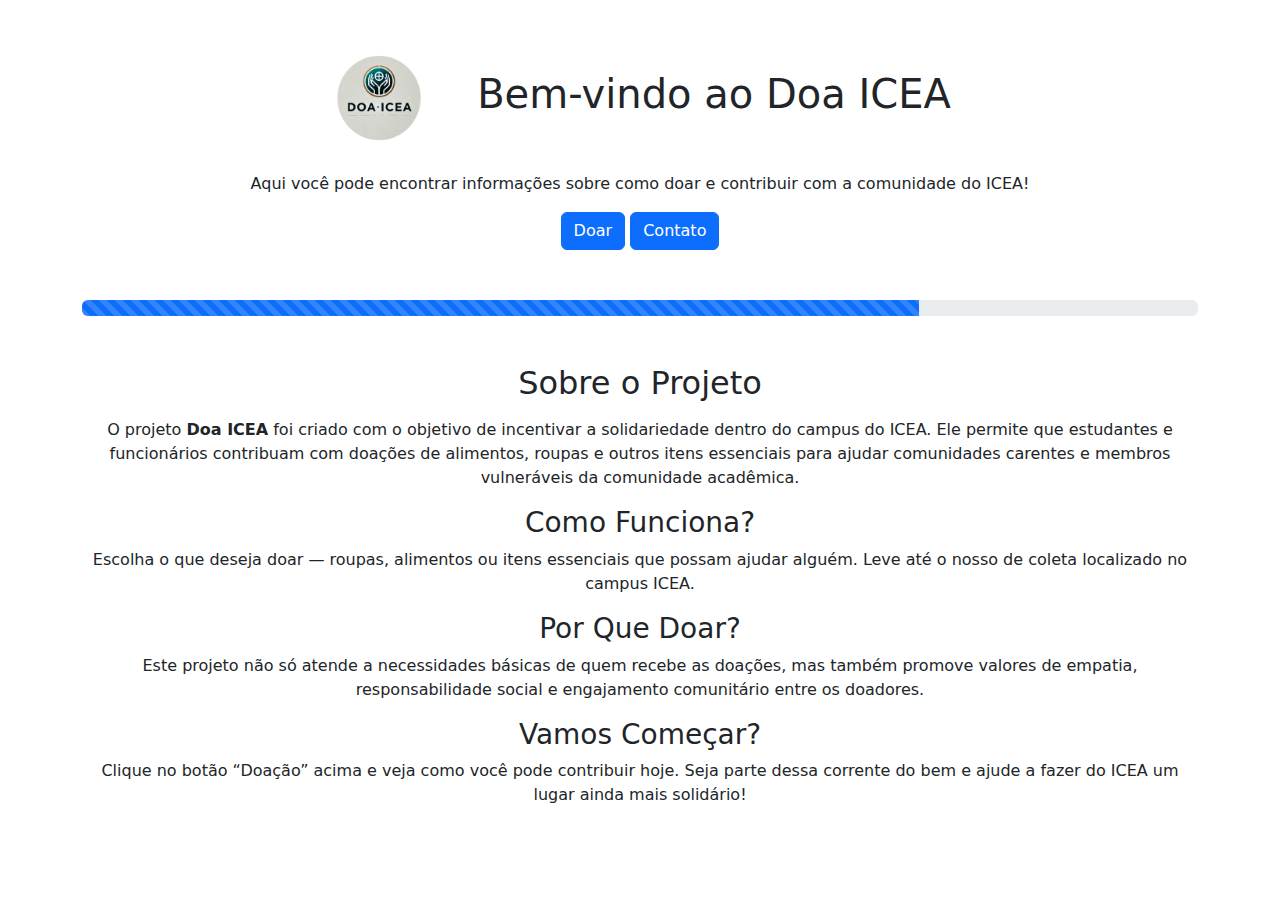
==== frontend/index.html @ 98e5b35c "index e doacao html" ====
<!DOCTYPE html>
<html lang="pt-br">
<head>
    <meta charset="UTF-8">
    <meta name="viewport" content="width=device-width, initial-scale=1.0">
    <title>Doa ICEA</title>
    <!-- Link para o CSS na pasta "css" -->
    <link rel="stylesheet" href="css/style.css">
    <!-- Bootstrap CSS -->
    <link href="https://cdn.jsdelivr.net/npm/bootstrap@5.3.0/dist/css/bootstrap.min.css" rel="stylesheet">

     <!-- Cabeçalho  -->
     <div class="container d-flex align-items-center justify-content-center mt-5">
        <img src="/frontend/img/doa_icea.png" alt="Doa ICEA" width="100" height="100" class="me-5">
        <h1>Bem-vindo ao Doa ICEA</h1>
    </div>
</head>
<body>
   <!-- Conteúdo Principal -->
    <main class="container text-center mt-4">
        <p>Aqui você pode encontrar informações sobre como doar e contribuir com a comunidade do ICEA!</p>
        <!-- Botão Doar -->
        <button type="button" class="btn btn-primary"onclick="window.location.href='doacao.html'">Doar</button>
        <button type="button" class="btn btn-primary">Contato</button>


        <!--barra de Progresso -->
        <div class="progress barra-doacoesFeitas">
            <div class="progress-bar progress-bar-striped progress-bar-animated" role="progressbar" aria-valuenow="75" aria-valuemin="0" aria-valuemax="100" style="width: 75%"></div>
        </div>

        <!-- Nova Seção de Informações -->
        <section class="mt-5">
            <h2>Sobre o Projeto</h2>
            <p class="mt-3">
                O projeto <strong>Doa ICEA</strong> foi criado com o objetivo de incentivar a solidariedade dentro do campus do ICEA. 
                Ele permite que estudantes e funcionários contribuam com doações de alimentos, roupas e outros itens essenciais para 
                ajudar comunidades carentes e membros vulneráveis da comunidade acadêmica.
            </p>
            <p>
                <h3>Como Funciona? </h3> 
                Escolha o que deseja doar — roupas, alimentos ou itens essenciais que possam ajudar alguém.
                Leve até o nosso de coleta localizado no campus ICEA.
            </p>
            <p>
                <h3>Por Que Doar?</h3>
                Este projeto não só atende a necessidades básicas de quem recebe as doações, mas também promove valores de empatia, 
                responsabilidade social e engajamento comunitário entre os doadores.
            </p>
            <p></p>
                <h3>Vamos Começar?</h3>
                Clique no botão “Doação” acima e veja como você pode contribuir hoje. Seja parte dessa corrente do bem e 
                ajude a fazer do ICEA um lugar ainda mais solidário!
            </p>
        </section>

    </main>


    <!-- Link para o JavaScript na pasta "js" -->
    <script src="js/script.js"></script>
    <!-- Bootstrap JS Bundle (opcional) -->
    <script src="https://cdn.jsdelivr.net/npm/bootstrap@5.3.0/dist/js/bootstrap.bundle.min.js"></script>
</body>
</html>
---- frontend/css/style.css ----
/*-----------------------------index.html---------------------------------*/
.barra-doacoesFeitas {
    margin-top: 50px; /* Adiciona 50px de espaço acima da barra */
    margin-bottom: 20px; /* Espaço abaixo, se necessário */
}


/*-------------------------doacao.html------------------------------------
/* Estilo personalizado para o formulário */
.input-group {
    display: flex;
    align-items: center;
    margin-bottom: 20px; /* Espaçamento entre as linhas do formulário */
}

.label-custom {
    width: 150px; /* Largura fixa para o rótulo */
    margin-right: 10px; /* Espaçamento entre o rótulo e o campo */
    text-align: right; /* Alinha o texto à direita */
}

.input-custom {
    width: 300px; /* Largura do campo de entrada */
}

/* Estilo para as opções de radio buttons */
.radio-options {
    display: flex; /* Exibir as opções lado a lado */
    align-items: center;
}

.radio-options .form-check {
    margin-right: 15px; /* Espaçamento entre os botões */
}

/* Reduzir o tamanho do campo de seleção */
.select-custom {
    width: 200px; /* Ajusta a largura */
    height: 30px; /* Ajusta a altura */
    margin-left: 200px;
}
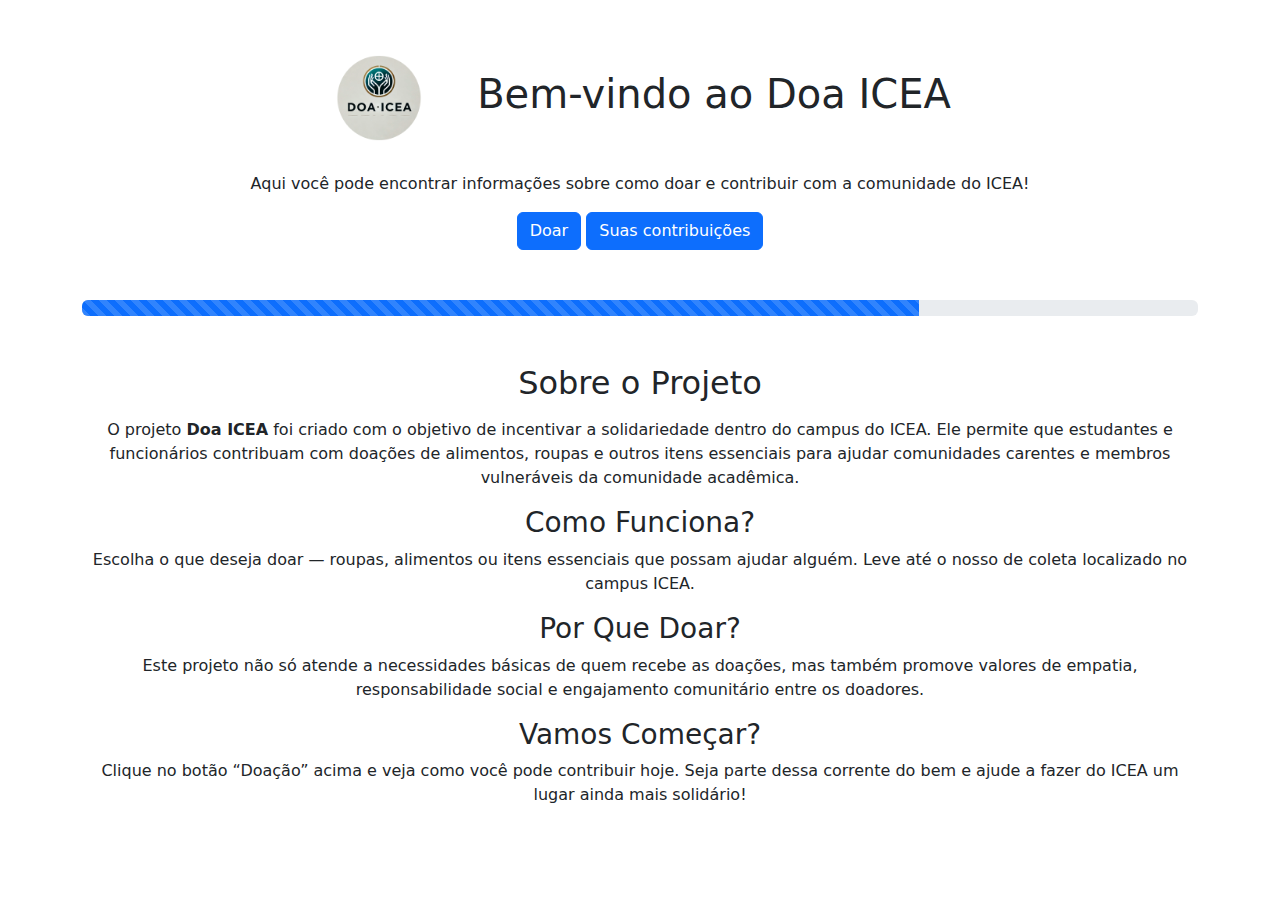
==== commit 028cbd49: "registro de doações" ====
--- a/frontend/index.html
+++ b/frontend/index.html
@@ -21,7 +21,7 @@
         <p>Aqui você pode encontrar informações sobre como doar e contribuir com a comunidade do ICEA!</p>
         <!-- Botão Doar -->
         <button type="button" class="btn btn-primary"onclick="window.location.href='doacao.html'">Doar</button>
-        <button type="button" class="btn btn-primary">Contato</button>
+        <button type="button" class="btn btn-primary"onclick="window.location.href='registro_doacoes.html'">Suas contribuições</button>
 
 
         <!--barra de Progresso -->
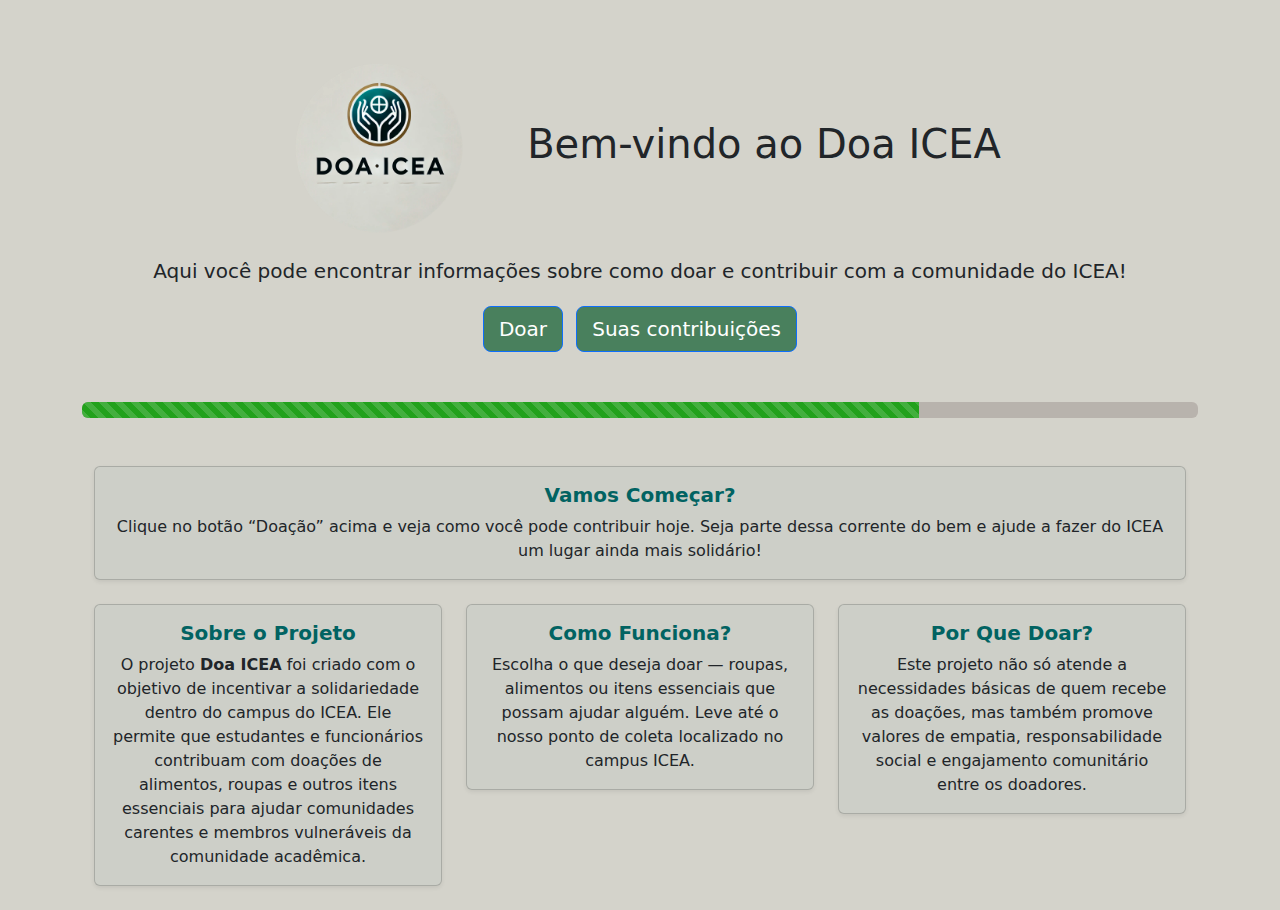
==== commit 0df44b9a: "index ok" ====
--- a/frontend/index.html
+++ b/frontend/index.html
@@ -11,17 +11,17 @@
 
      <!-- Cabeçalho  -->
      <div class="container d-flex align-items-center justify-content-center mt-5">
-        <img src="/frontend/img/doa_icea.png" alt="Doa ICEA" width="100" height="100" class="me-5">
+        <img src="img/doa_icea.png" alt="Doa ICEA" width="200" height="200" class="me-5">
         <h1>Bem-vindo ao Doa ICEA</h1>
     </div>
 </head>
 <body>
    <!-- Conteúdo Principal -->
-    <main class="container text-center mt-4">
-        <p>Aqui você pode encontrar informações sobre como doar e contribuir com a comunidade do ICEA!</p>
-        <!-- Botão Doar -->
-        <button type="button" class="btn btn-primary"onclick="window.location.href='doacao.html'">Doar</button>
-        <button type="button" class="btn btn-primary"onclick="window.location.href='registro_doacoes.html'">Suas contribuições</button>
+    <main class="container text-center mt-2">
+        <p style="font-size: 20px;">Aqui você pode encontrar informações sobre como doar e contribuir com a comunidade do ICEA!</p>
+        <!-- Botões com espaçamento usando classes do Bootstrap -->
+        <button type="button" class="btn btn-primary mt-1 me-2 botoes-menu" onclick="window.location.href='doacao.html'">Doar</button>
+        <button type="button" class="btn btn-primary mt-1 botoes-menu" onclick="window.location.href='registro_doacoes.html'">Suas contribuições</button>
 
 
         <!--barra de Progresso -->
@@ -30,29 +30,67 @@
         </div>
 
         <!-- Nova Seção de Informações -->
-        <section class="mt-5">
-            <h2>Sobre o Projeto</h2>
-            <p class="mt-3">
-                O projeto <strong>Doa ICEA</strong> foi criado com o objetivo de incentivar a solidariedade dentro do campus do ICEA. 
-                Ele permite que estudantes e funcionários contribuam com doações de alimentos, roupas e outros itens essenciais para 
-                ajudar comunidades carentes e membros vulneráveis da comunidade acadêmica.
-            </p>
-            <p>
-                <h3>Como Funciona? </h3> 
-                Escolha o que deseja doar — roupas, alimentos ou itens essenciais que possam ajudar alguém.
-                Leve até o nosso de coleta localizado no campus ICEA.
-            </p>
-            <p>
-                <h3>Por Que Doar?</h3>
-                Este projeto não só atende a necessidades básicas de quem recebe as doações, mas também promove valores de empatia, 
-                responsabilidade social e engajamento comunitário entre os doadores.
-            </p>
-            <p></p>
-                <h3>Vamos Começar?</h3>
-                Clique no botão “Doação” acima e veja como você pode contribuir hoje. Seja parte dessa corrente do bem e 
-                ajude a fazer do ICEA um lugar ainda mais solidário!
-            </p>
+        <!-- Seção de Cards -->
+        <section class="container mt-5">
+            <div class="row">
+                <!-- Card: Vamos Começar? (Primeira Linha - 100% de Largura) -->
+                <div class="col-md-12">
+                    <div class="card mb-4 shadow-sm">
+                        <div class="card-body text-center">
+                            <h5 class="card-title">Vamos Começar?</h5>
+                            <p class="card-text">
+                                Clique no botão “Doação” acima e veja como você pode contribuir hoje. Seja parte dessa corrente do bem e
+                                ajude a fazer do ICEA um lugar ainda mais solidário!
+                            </p>
+                        </div>
+                    </div>
+                </div>
+            </div>
+
+            <!-- Segunda Linha de Cards -->
+            <div class="row">
+                <!-- Card: Sobre o Projeto -->
+                <div class="col-md-4">
+                    <div class="card mb-4 shadow-sm">
+                        <div class="card-body">
+                            <h5 class="card-title">Sobre o Projeto</h5>
+                            <p class="card-text">
+                                O projeto <strong>Doa ICEA</strong> foi criado com o objetivo de incentivar a solidariedade dentro do campus do ICEA.
+                                Ele permite que estudantes e funcionários contribuam com doações de alimentos, roupas e outros itens essenciais para
+                                ajudar comunidades carentes e membros vulneráveis da comunidade acadêmica.
+                            </p>
+                        </div>
+                    </div>
+                </div>
+
+                <!-- Card: Como Funciona? -->
+                <div class="col-md-4">
+                    <div class="card mb-4 shadow-sm">
+                        <div class="card-body">
+                            <h5 class="card-title">Como Funciona?</h5>
+                            <p class="card-text">
+                                Escolha o que deseja doar — roupas, alimentos ou itens essenciais que possam ajudar alguém.
+                                Leve até o nosso ponto de coleta localizado no campus ICEA.
+                            </p>
+                        </div>
+                    </div>
+                </div>
+
+                <!-- Card: Por Que Doar? -->
+                <div class="col-md-4">
+                    <div class="card mb-4 shadow-sm">
+                        <div class="card-body">
+                            <h5 class="card-title">Por Que Doar?</h5>
+                            <p class="card-text">
+                                Este projeto não só atende a necessidades básicas de quem recebe as doações, mas também promove valores de empatia,
+                                responsabilidade social e engajamento comunitário entre os doadores.
+                            </p>
+                        </div>
+                    </div>
+                </div>
+            </div>
         </section>
+
 
     </main>
 
--- a/frontend/css/style.css
+++ b/frontend/css/style.css
@@ -1,11 +1,69 @@
 /*-----------------------------index.html---------------------------------*/
+
+body {
+    background-color: #d4d3cb !important; /* Mude o código hexadecimal para a cor desejada */
+}
+
+.botoes-menu {
+    padding: 7px 15px !important;   /* Ajusta o espaçamento interno (altura e largura) */
+    font-size: 20px !important;      /* Aumenta o tamanho do texto */
+    border-radius: 8px !important;   /* Bordas mais arredondadas */
+    background-color: rgba(36, 106, 64, 0.793) !important;
+}
+
+
 .barra-doacoesFeitas {
     margin-top: 50px; /* Adiciona 50px de espaço acima da barra */
     margin-bottom: 20px; /* Espaço abaixo, se necessário */
+    background-color: #28070e28 !important;
+    
+}
+
+.barra-doacoesFeitas .progress-bar {
+    background-color: #22a11c; /* Defina a cor desejada (por exemplo, laranja) */
+}
+
+.card {
+    background-color: rgba(155, 182, 182, 0.12) !important;
+    border-radius: 15px;
+    transition: transform 0.3s ease-in-out;
+}
+
+.card:hover {
+    transform: scale(1.05);
+    box-shadow: 0 8px 16px rgba(0, 0, 0, 0.15) !important;
+}
+
+.card-title {
+    font-weight: 700;
+    color: rgb(1, 99, 98) !important;
+}
+
+.container {
+    margin-top: 50px;  /* Ajustar o espaçamento geral */
+}
+
+.rodape{
+
+    background: #0b240921;
+
 }
 
 
-/*-------------------------doacao.html------------------------------------
+
+/*-------------------------doacao.html------------------------------------*/
+/*
+.barra_superior {
+    background-color: #a4cfa68a !important; /*/
+
+.logo-image {
+        width: 200px !important; /* Defina um tamanho específico */
+        height: auto !important ; /* Mantém a proporção da altura */
+        max-width: 300px !important ; /* Limita o aumento da largura */
+        object-fit: contain !important; /* Mantém o conteúdo dentro da área da imagem */
+    }
+    
+
 /* Estilo personalizado para o formulário */
 .input-group {
     display: flex;
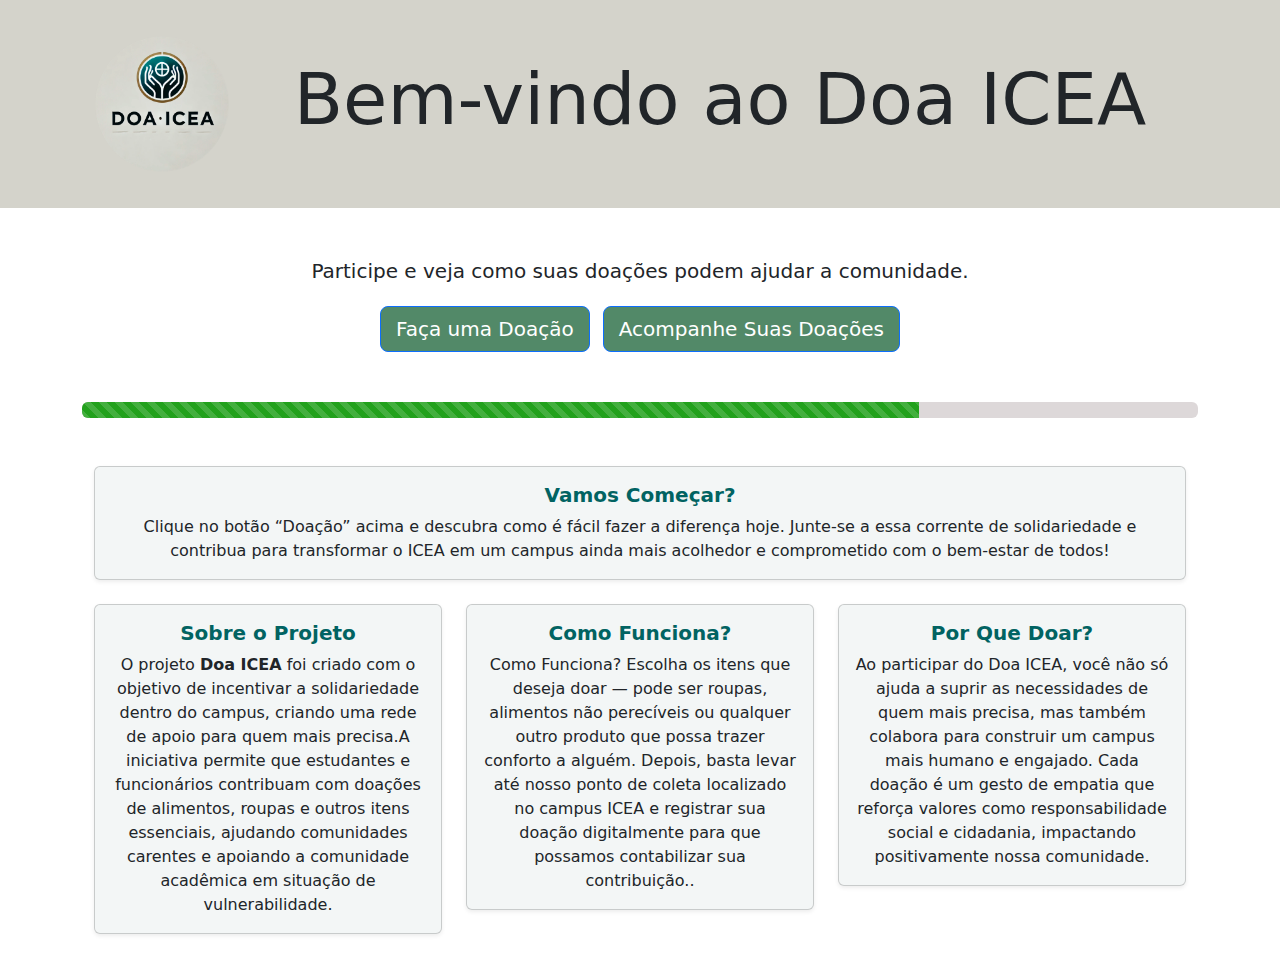
==== commit 72c743b1: "tudo ok" ====
--- a/frontend/index.html
+++ b/frontend/index.html
@@ -8,39 +8,48 @@
     <link rel="stylesheet" href="css/style.css">
     <!-- Bootstrap CSS -->
     <link href="https://cdn.jsdelivr.net/npm/bootstrap@5.3.0/dist/css/bootstrap.min.css" rel="stylesheet">
-
-     <!-- Cabeçalho  -->
-     <div class="container d-flex align-items-center justify-content-center mt-5">
-        <img src="img/doa_icea.png" alt="Doa ICEA" width="200" height="200" class="me-5">
-        <h1>Bem-vindo ao Doa ICEA</h1>
-    </div>
 </head>
 <body>
-   <!-- Conteúdo Principal -->
-    <main class="container text-center mt-2">
-        <p style="font-size: 20px;">Aqui você pode encontrar informações sobre como doar e contribuir com a comunidade do ICEA!</p>
+    <!-- Cabeçalho Principal -->
+    <header class="text-white text-center p-4" style="background-color: #d4d3cb;">
+        <div class="container d-flex justify-content-between align-items-center">
+            <!-- Logotipo -->
+            <div>
+                <img src="img/doa_icea.png" alt="Logo Doa ICEA" width="160" height="160">
+            </div>
+
+            <!-- Título da Página -->
+            <div  class="text-center w-100">
+                <h1 class=" text-dark">Bem-vindo ao Doa ICEA</h1>
+            </div>
+
+        </div>
+    </header>
+
+    <!-- Conteúdo Principal -->
+    <main class="container text-center mt-5">
+        <p style="font-size: 20px;">Participe e veja como suas doações podem ajudar a comunidade.</p>
         <!-- Botões com espaçamento usando classes do Bootstrap -->
-        <button type="button" class="btn btn-primary mt-1 me-2 botoes-menu" onclick="window.location.href='doacao.html'">Doar</button>
-        <button type="button" class="btn btn-primary mt-1 botoes-menu" onclick="window.location.href='registro_doacoes.html'">Suas contribuições</button>
+        <button type="button" class="btn btn-primary mt-1 me-2 botoes-menu" onclick="window.location.href='doacao.html'">Faça uma Doação</button>
+        <button type="button" class="btn btn-primary mt-1 botoes-menu" onclick="window.location.href='registro_doacoes.html'">Acompanhe Suas Doações</button>
 
-
-        <!--barra de Progresso -->
+        <!-- Barra de Progresso -->
         <div class="progress barra-doacoesFeitas">
             <div class="progress-bar progress-bar-striped progress-bar-animated" role="progressbar" aria-valuenow="75" aria-valuemin="0" aria-valuemax="100" style="width: 75%"></div>
         </div>
 
         <!-- Nova Seção de Informações -->
-        <!-- Seção de Cards -->
         <section class="container mt-5">
             <div class="row">
-                <!-- Card: Vamos Começar? (Primeira Linha - 100% de Largura) -->
+                <!-- Card: Vamos Começar? -->
                 <div class="col-md-12">
                     <div class="card mb-4 shadow-sm">
                         <div class="card-body text-center">
                             <h5 class="card-title">Vamos Começar?</h5>
                             <p class="card-text">
-                                Clique no botão “Doação” acima e veja como você pode contribuir hoje. Seja parte dessa corrente do bem e
-                                ajude a fazer do ICEA um lugar ainda mais solidário!
+                                Clique no botão “Doação” acima e descubra como é fácil fazer a diferença hoje. 
+                                Junte-se a essa corrente de solidariedade e contribua para transformar o ICEA em um campus 
+                                ainda mais acolhedor e comprometido com o bem-estar de todos!
                             </p>
                         </div>
                     </div>
@@ -55,10 +64,9 @@
                         <div class="card-body">
                             <h5 class="card-title">Sobre o Projeto</h5>
                             <p class="card-text">
-                                O projeto <strong>Doa ICEA</strong> foi criado com o objetivo de incentivar a solidariedade dentro do campus do ICEA.
-                                Ele permite que estudantes e funcionários contribuam com doações de alimentos, roupas e outros itens essenciais para
-                                ajudar comunidades carentes e membros vulneráveis da comunidade acadêmica.
-                            </p>
+                                O projeto <strong>Doa ICEA</strong> foi criado com o objetivo de incentivar a solidariedade dentro do campus, criando uma rede
+                                de apoio para quem mais precisa.A iniciativa permite que estudantes e funcionários contribuam com doações de alimentos, roupas e outros itens essenciais, 
+                                ajudando comunidades carentes e apoiando a comunidade acadêmica em situação de vulnerabilidade.
                         </div>
                     </div>
                 </div>
@@ -69,8 +77,10 @@
                         <div class="card-body">
                             <h5 class="card-title">Como Funciona?</h5>
                             <p class="card-text">
-                                Escolha o que deseja doar — roupas, alimentos ou itens essenciais que possam ajudar alguém.
-                                Leve até o nosso ponto de coleta localizado no campus ICEA.
+                                Como Funciona?
+                                Escolha os itens que deseja doar — pode ser roupas, alimentos não perecíveis ou qualquer outro produto que 
+                                possa trazer conforto a alguém. Depois, basta levar até nosso ponto de coleta localizado no campus ICEA 
+                                e registrar sua doação digitalmente para que possamos contabilizar sua contribuição..
                             </p>
                         </div>
                     </div>
@@ -82,18 +92,17 @@
                         <div class="card-body">
                             <h5 class="card-title">Por Que Doar?</h5>
                             <p class="card-text">
-                                Este projeto não só atende a necessidades básicas de quem recebe as doações, mas também promove valores de empatia,
-                                responsabilidade social e engajamento comunitário entre os doadores.
+                                Ao participar do Doa ICEA, você não só ajuda a suprir as necessidades de quem mais precisa, 
+                                mas também colabora para construir um campus mais humano e engajado. Cada doação é um gesto de 
+                                empatia que reforça valores como responsabilidade social e cidadania, impactando positivamente nossa 
+                                comunidade.
                             </p>
                         </div>
                     </div>
                 </div>
             </div>
         </section>
-
-
     </main>
-
 
     <!-- Link para o JavaScript na pasta "js" -->
     <script src="js/script.js"></script>
--- a/frontend/css/style.css
+++ b/frontend/css/style.css
@@ -1,7 +1,7 @@
 /*-----------------------------index.html---------------------------------*/
 
 body {
-    background-color: #d4d3cb !important; /* Mude o código hexadecimal para a cor desejada */
+    background-color: #d4d3cb ; /* Mude o código hexadecimal para a cor desejada */
 }
 
 .botoes-menu {
@@ -45,55 +45,128 @@
 
 .rodape{
 
-    background: #0b240921;
+    background: rgba(11, 36, 9, 0.129);
 
 }
 
+/*-------------------------doacao.html------------------------------------*/
+
+header {
+    background-color: #d4d3cb  /* Mantém a cor existente */
+}
+
+/* Define o fundo branco para o restante da página */
+body {
+    background-color: #ffffff !important; /* Fundo branco */
+}
+
+/* Container Principal */
+.container {
+    max-width: 800px; /* Definir um tamanho fixo */
+    margin: 0 auto; /* Centraliza todo o conteúdo */
+}
+
+/* ---------- Logo ---------- */
+.logo-image {
+    width: 200px; /* Defina um tamanho específico */
+    height: auto; /* Mantém a proporção da altura */
+    max-width: 250px; /* Limita o aumento da largura */
+    object-fit: contain; /* Mantém o conteúdo dentro da área da imagem */
+}
+
+/* ---------- Cabeçalho ---------- */
+header h1 {
+    font-size: 4.5rem;
+    margin-bottom: 10px;
+    text-align: center;
+}
+
+/* ---------- Formulário de Doação ---------- */
+form {
+    background-color: rgba(11, 36, 9, 0.129); /* Fundo leve */
+    padding: 20px;
+    border-radius: 10px; /* Bordas arredondadas */
+    box-shadow: 0 4px 8px rgba(0, 0, 0, 0.1); /* Sombra leve */
+    margin-bottom: 30px; /* Espaço abaixo do formulário */
+}
+
+/* ---------- Inputs e Selects ---------- */
+
+input[type="radio"] {
+    -webkit-appearance: none; /* Remove o estilo padrão no Chrome e Safari */
+    -moz-appearance: none; /* Remove o estilo padrão no Firefox */
+    appearance: none; /* Remove o estilo padrão */
+    width: 16px; /* Largura do botão */
+    height: 16px; /* Altura do botão */
+    border: 2px solid #28a745; /* Borda verde */
+    border-radius: 50%; /* Deixa as bordas arredondadas */
+    outline: none; /* Remove a borda de foco padrão */
+    cursor: pointer; /* Mostra o cursor pointer */
+}
+
+/* Cor de fundo quando selecionado */
+input[type="radio"]:checked {
+    background-color: #28a745; /* Cor verde no interior */
+    border: 2px solid #28a745; /* Borda verde */
+}
+
+input[type="text"], input[type="number"], select {
+    width: 25%;
+    padding: 10px;
+    margin: 10px 0;
+    border: 1px solid #000000;
+    border-radius: 5px; /* Bordas arredondadas */
+    transition: box-shadow 0.3s ease; /* Efeito suave */
+    color: #333; /* Cor do texto */
+}
+
+input[type="text"]:focus, select:focus, input[type="number"]:focus {
+    border-color: #000000; /* Cor da borda ao focar */
+    box-shadow: 0 0 5px rgba(0, 0, 0, 0.5); /* Efeito de foco */
+}
 
 
-/*-------------------------doacao.html------------------------------------*/
-/*
-.barra_superior {
-    background-color: #a4cfa68a !important; /*/
-
-.logo-image {
-        width: 200px !important; /* Defina um tamanho específico */
-        height: auto !important ; /* Mantém a proporção da altura */
-        max-width: 300px !important ; /* Limita o aumento da largura */
-        object-fit: contain !important; /* Mantém o conteúdo dentro da área da imagem */
-    }
-    
-
-/* Estilo personalizado para o formulário */
-.input-group {
-    display: flex;
-    align-items: center;
-    margin-bottom: 20px; /* Espaçamento entre as linhas do formulário */
+/* ---------- Botões ---------- */
+button[type="submit"] {
+    background-color: #28a745; /* Verde Bootstrap */
+    border: none;
+    color: white;
+    padding: 12px 20px;
+    font-size: 16px;
+    border-radius: 5px; /* Botão arredondado */
+    cursor: pointer;
+    transition: background-color 0.3s ease;
 }
 
+
+/* Botão Voltar para a Página Inicial */
+.btn-light {
+    background-color: #e2e6ea; /* Cor mais suave */
+    color: #343a40;
+}
+
+/* ---------- Radio Buttons ---------- */
+.radio-options {
+    display: flex; /* Exibir as opções lado a lado */
+    align-items: center;
+    margin-bottom: 20px;
+}
+
+.radio-options .form-check {
+    margin-right: 15px; /* Espaçamento entre os botões */
+}
+
+/* ---------- Rótulos Personalizados ---------- */
 .label-custom {
     width: 150px; /* Largura fixa para o rótulo */
     margin-right: 10px; /* Espaçamento entre o rótulo e o campo */
     text-align: right; /* Alinha o texto à direita */
 }
 
-.input-custom {
-    width: 300px; /* Largura do campo de entrada */
-}
-
-/* Estilo para as opções de radio buttons */
-.radio-options {
-    display: flex; /* Exibir as opções lado a lado */
-    align-items: center;
-}
-
-.radio-options .form-check {
-    margin-right: 15px; /* Espaçamento entre os botões */
-}
-
-/* Reduzir o tamanho do campo de seleção */
+/* ---------- Seletores Personalizados ---------- */
 .select-custom {
     width: 200px; /* Ajusta a largura */
     height: 30px; /* Ajusta a altura */
-    margin-left: 200px;
+    margin-left: 200px; /* Margem para ajustar o alinhamento */
 }
+
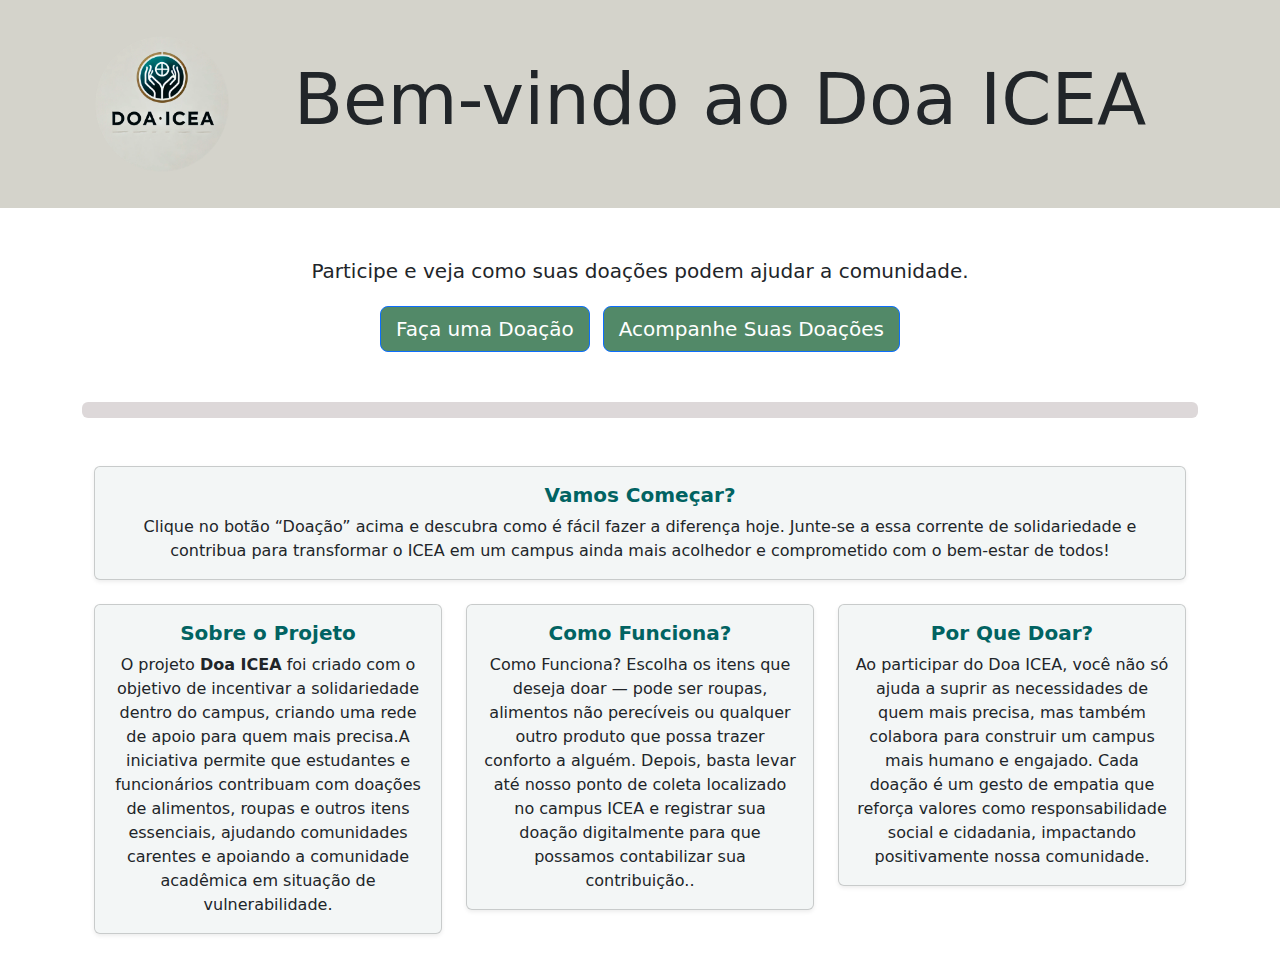
==== commit c600caa2: "barra funcionando" ====
--- a/frontend/index.html
+++ b/frontend/index.html
@@ -35,7 +35,7 @@
 
         <!-- Barra de Progresso -->
         <div class="progress barra-doacoesFeitas">
-            <div class="progress-bar progress-bar-striped progress-bar-animated" role="progressbar" aria-valuenow="75" aria-valuemin="0" aria-valuemax="100" style="width: 75%"></div>
+            <div class="progress-bar progress-bar-striped progress-bar-animated" role="progressbar" aria-valuenow="0" aria-valuemin="0" aria-valuemax="100" style="width: 0%"></div>
         </div>
 
         <!-- Nova Seção de Informações -->
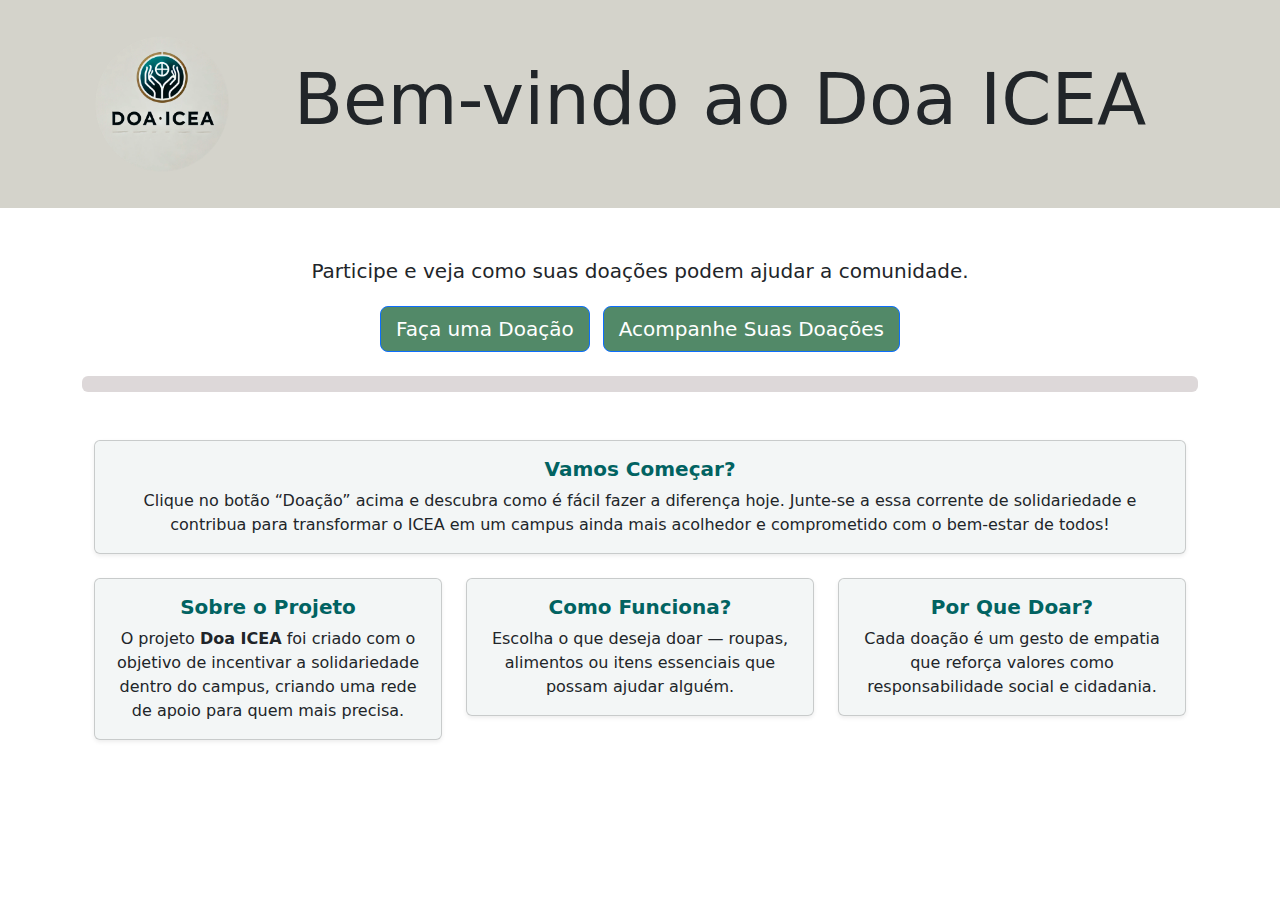
==== commit 421824e9: "tudo ok" ====
--- a/frontend/index.html
+++ b/frontend/index.html
@@ -8,6 +8,7 @@
     <link rel="stylesheet" href="css/style.css">
     <!-- Bootstrap CSS -->
     <link href="https://cdn.jsdelivr.net/npm/bootstrap@5.3.0/dist/css/bootstrap.min.css" rel="stylesheet">
+   
 </head>
 <body>
     <!-- Cabeçalho Principal -->
@@ -19,10 +20,9 @@
             </div>
 
             <!-- Título da Página -->
-            <div  class="text-center w-100">
-                <h1 class=" text-dark">Bem-vindo ao Doa ICEA</h1>
+            <div class="text-center w-100">
+                <h1 class="text-dark">Bem-vindo ao Doa ICEA</h1>
             </div>
-
         </div>
     </header>
 
@@ -34,9 +34,10 @@
         <button type="button" class="btn btn-primary mt-1 botoes-menu" onclick="window.location.href='registro_doacoes.html'">Acompanhe Suas Doações</button>
 
         <!-- Barra de Progresso -->
-        <div class="progress barra-doacoesFeitas">
+        <div class="progress barra-doacoesFeitas mt-4">
             <div class="progress-bar progress-bar-striped progress-bar-animated" role="progressbar" aria-valuenow="0" aria-valuemin="0" aria-valuemax="100" style="width: 0%"></div>
         </div>
+
 
         <!-- Nova Seção de Informações -->
         <section class="container mt-5">
@@ -65,8 +66,8 @@
                             <h5 class="card-title">Sobre o Projeto</h5>
                             <p class="card-text">
                                 O projeto <strong>Doa ICEA</strong> foi criado com o objetivo de incentivar a solidariedade dentro do campus, criando uma rede
-                                de apoio para quem mais precisa.A iniciativa permite que estudantes e funcionários contribuam com doações de alimentos, roupas e outros itens essenciais, 
-                                ajudando comunidades carentes e apoiando a comunidade acadêmica em situação de vulnerabilidade.
+                                de apoio para quem mais precisa. 
+                            </p>
                         </div>
                     </div>
                 </div>
@@ -77,10 +78,7 @@
                         <div class="card-body">
                             <h5 class="card-title">Como Funciona?</h5>
                             <p class="card-text">
-                                Como Funciona?
-                                Escolha os itens que deseja doar — pode ser roupas, alimentos não perecíveis ou qualquer outro produto que 
-                                possa trazer conforto a alguém. Depois, basta levar até nosso ponto de coleta localizado no campus ICEA 
-                                e registrar sua doação digitalmente para que possamos contabilizar sua contribuição..
+                                Escolha o que deseja doar — roupas, alimentos ou itens essenciais que possam ajudar alguém.
                             </p>
                         </div>
                     </div>
@@ -92,16 +90,14 @@
                         <div class="card-body">
                             <h5 class="card-title">Por Que Doar?</h5>
                             <p class="card-text">
-                                Ao participar do Doa ICEA, você não só ajuda a suprir as necessidades de quem mais precisa, 
-                                mas também colabora para construir um campus mais humano e engajado. Cada doação é um gesto de 
-                                empatia que reforça valores como responsabilidade social e cidadania, impactando positivamente nossa 
-                                comunidade.
+                                Cada doação é um gesto de empatia que reforça valores como responsabilidade social e cidadania.
                             </p>
                         </div>
                     </div>
                 </div>
             </div>
         </section>
+
     </main>
 
     <!-- Link para o JavaScript na pasta "js" -->
